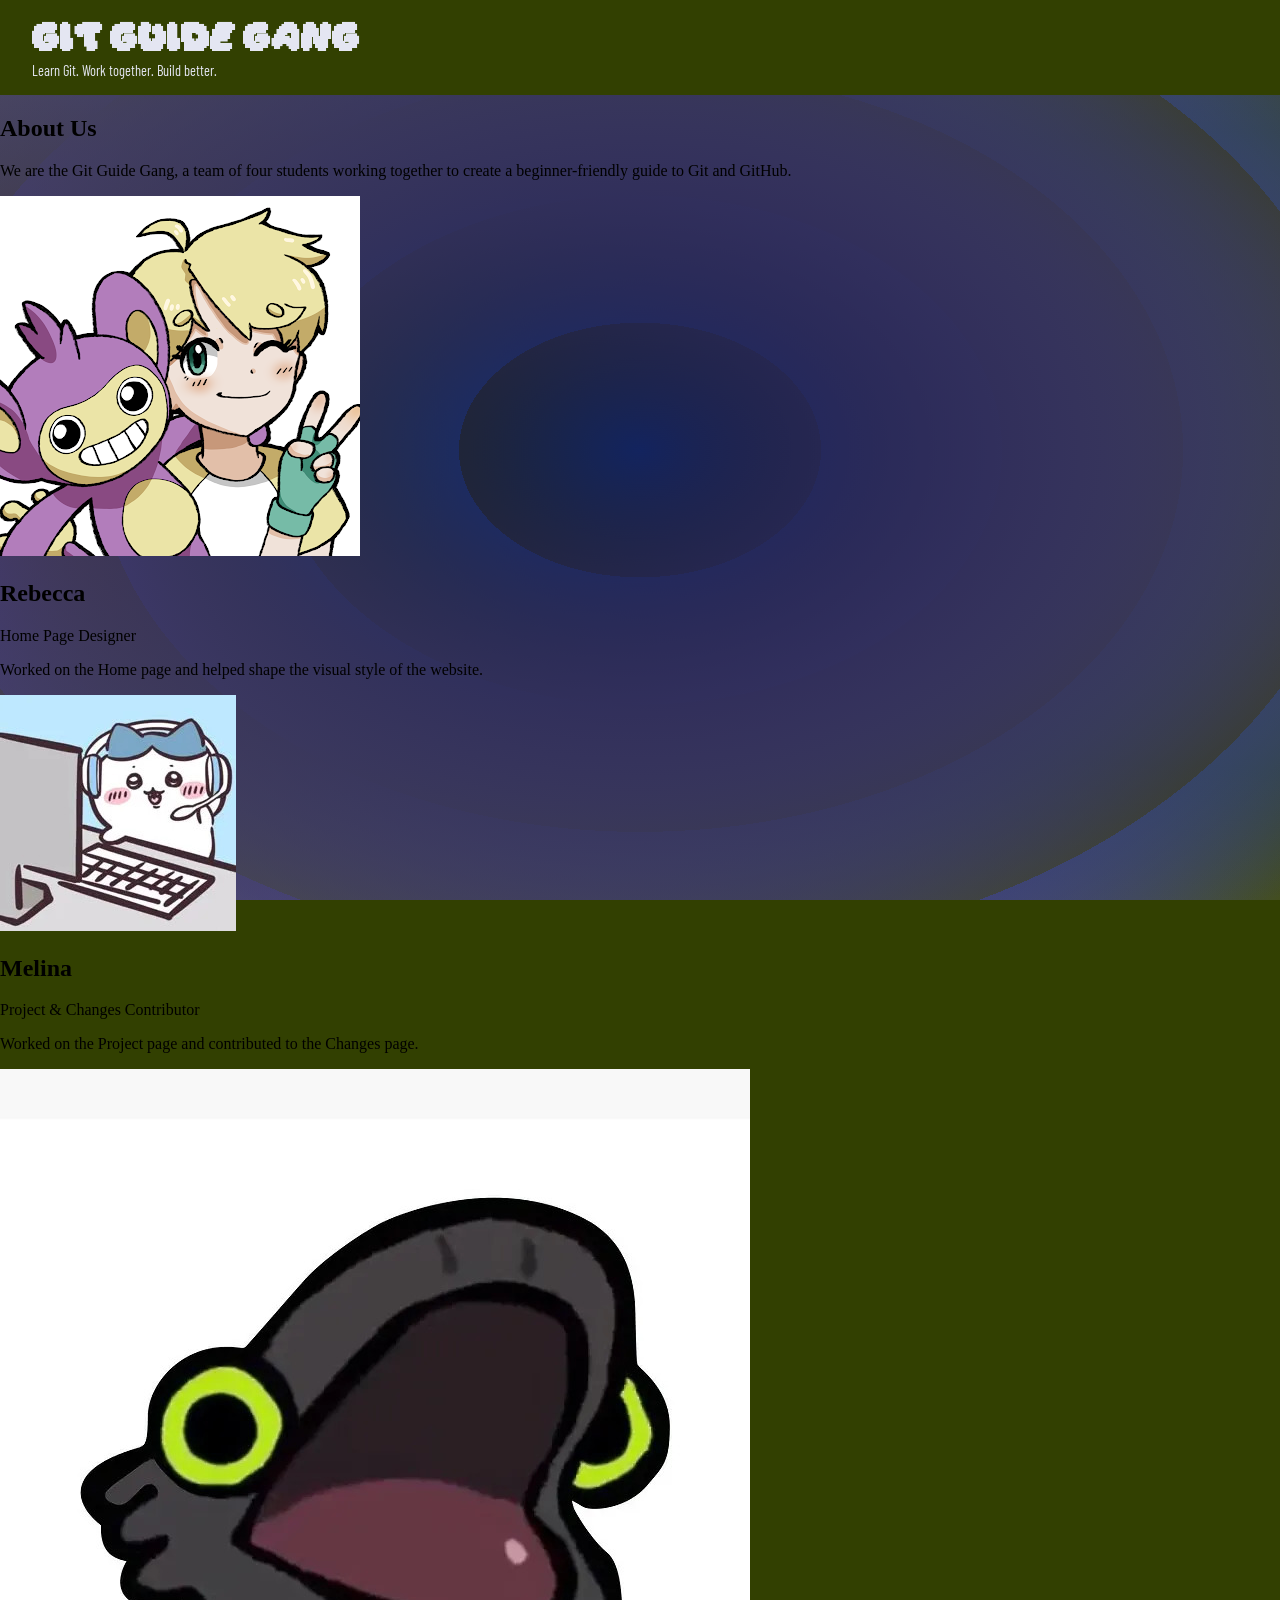
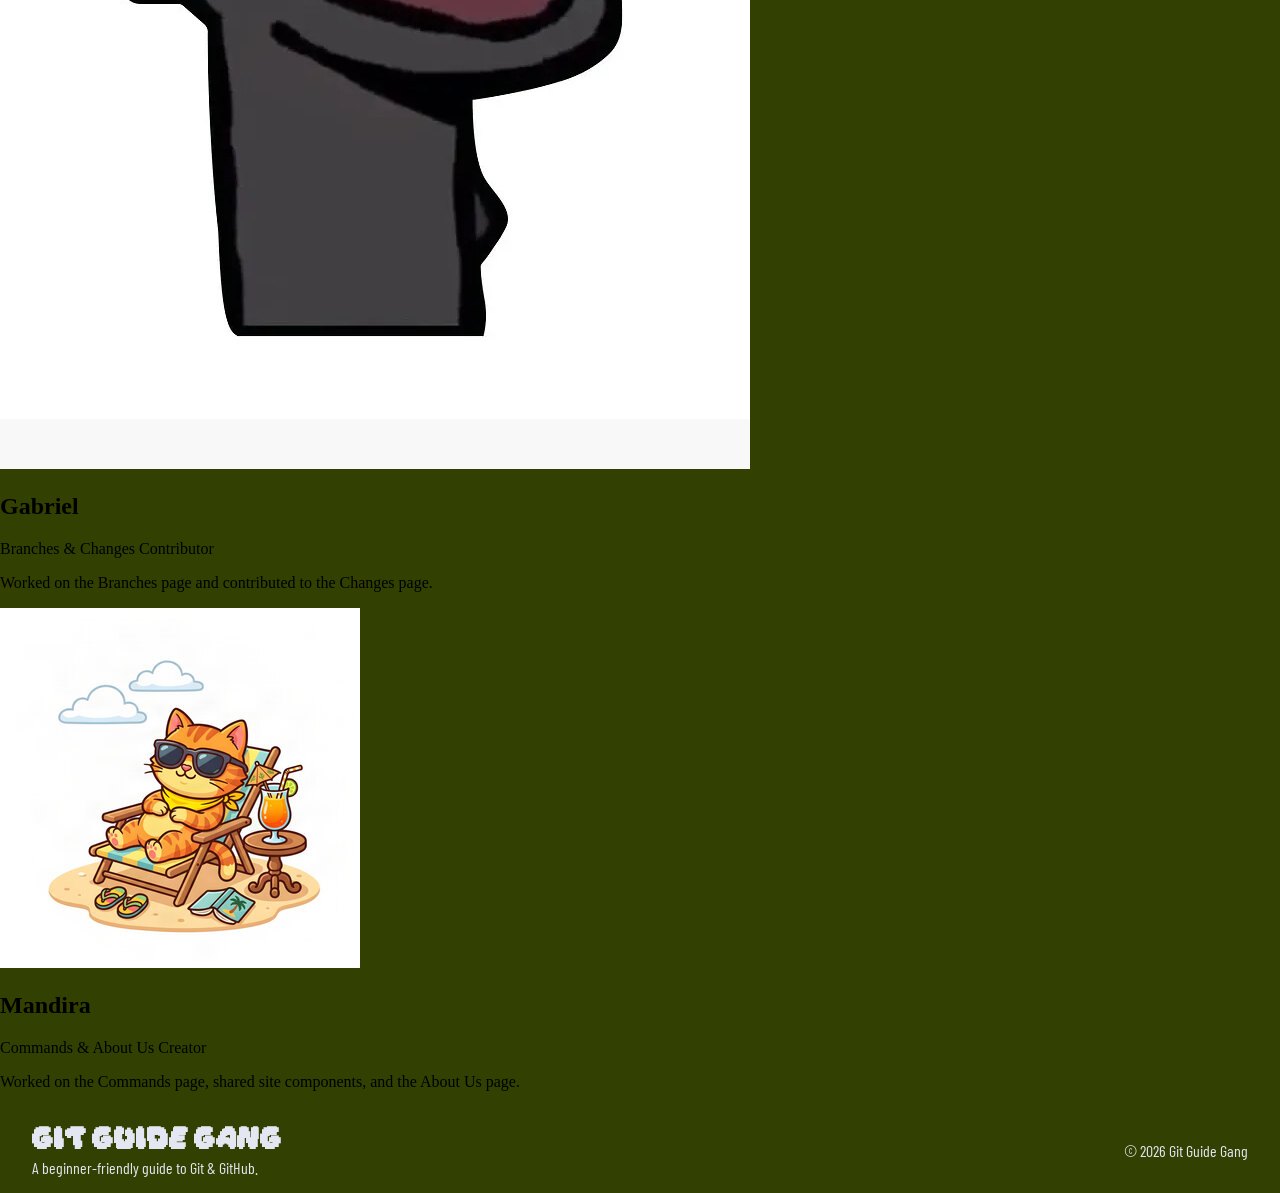
==== html/about.html @ 880243ca "Create About Us page" ====
<!DOCTYPE html>
<html lang="en">
<head>
    <meta charset="UTF-8">
    <meta name="viewport" content="width=device-width, initial-scale=1.0">
    <title>About Us | Git Guide Gang</title>
    <link rel="stylesheet" href="../css/global.css">
    <link rel="stylesheet" href="../css/about.css">
</head>
<body class="background">
    <header class="site-header">
        <div class="header-text">
            <h1 class="header-title">Git Guide Gang</h1>
            <p class="header-tagline">Learn Git. Work together. Build better.</p>
        </div>
    </header>
    <main class="about-page">
        <section class="about-intro">
            <h1>About Us</h1>
            <p>
                We are the Git Guide Gang, a team of four students working
                together to create a beginner-friendly guide to Git and GitHub.
            </p>
        </section>
        <section class="team">
            <div class="team-member">
                <div class="member-image">
                    <img src="../images/reb_profile_picture.png" alt="Rebecca profile picture">
                </div>
                <div class="member-info">
                    <h2>Rebecca</h2>
                    <p class="member-tagline">Home Page Designer</p>
                    <p>
                        Worked on the Home page and helped shape the visual
                        style of the website.
                    </p>
                </div>
            </div>
            <div class="team-member">
                <div class="member-image">
                    <img src="../images/mel_profile_picture.jpg" alt="Melina profile picture">
                </div>
                <div class="member-info">
                    <h2>Melina</h2>
                    <p class="member-tagline">Project &amp; Changes Contributor</p>
                    <p>
                        Worked on the Project page and contributed to the
                        Changes page.
                    </p>
                </div>
            </div>
            <div class="team-member">
                <div class="member-image">
                    <img src="../images/gabs_profile_picture.jpg" alt="Gabriel profile picture">
                </div>
                <div class="member-info">
                    <h2>Gabriel</h2>
                    <p class="member-tagline">Branches &amp; Changes Contributor</p>
                    <p>
                        Worked on the Branches page and contributed to the
                        Changes page.
                    </p>
                </div>
            </div>
            <div class="team-member">
                <div class="member-image">
                    <img src="../images/man_profile_picture.jpg" alt="Mandira profile picture">
                </div>
                <div class="member-info">
                    <h2>Mandira</h2>
                    <p class="member-tagline">Commands &amp; About Us Creator</p>
                    <p>
                        Worked on the Commands page, shared site components,
                        and the About Us page.
                    </p>
                </div>
            </div>
        </section>
    </main>
    <footer class="site-footer">
        <div class="footer-content">
            <div class="footer-brand">
                <h2 class="footer-title">Git Guide Gang</h2>
                <p class="footer-text">A beginner-friendly guide to Git &amp; GitHub.</p>
            </div>
            <p class="footer-copyright">&copy; 2026 Git Guide Gang</p>
        </div>
    </footer>
</body>
</html>
---- css/global.css ----
:root {
  --color-primary: #324001;
  --color-secondary: #6b67b8;
  --color-accent-green: #8ea24d;
  --color-accent-purple: #978fc0;
  --color-accent-cotton: #e4e6f2;
  --color-accent-sage: #bcbfa4;

  --spacing-primary: 16px;
  --spacing-secondary: 32px;
  --border-radius: 12px;

  --font-title: "daydream", Arial, sans-serif;
  --font-content: "BarlowCondensed-Regular", Arial, sans-serif;
  --font-content-bold: "BarlowCondensed-Bold", Arial, sans-serif;
  --font-content-italic: "BarlowCondensed-Italic", Arial, sans-serif;
}

@font-face {
  font-family: "daydream";
  src: url(../fonts/daydream.woff2);
}

@font-face {
  font-family: "BarlowCondensed-Bold";
  src: url(../fonts/BarlowCondensed-Bold.ttf);
}

@font-face {
  font-family: "BarlowCondensed-Italic";
  src: url(../fonts/BarlowCondensed-Italic.ttf);
}

@font-face {
  font-family: "BarlowCondensed-Regular";
  src: url(../fonts/BarlowCondensed-Regular.woff2);
}

body {
  margin: 0;
  min-height: 100vh;
  display: flex;
  flex-direction: column;
}

.background {
  background:
    radial-gradient(ellipse at center, var(--color-secondary), transparent),
    radial-gradient(
      ellipse at left,
      var(--color-accent-purple) 5%,
      transparent
    ),
    radial-gradient(
      ellipse at right,
      var(--color-accent-green) 50%,
      transparent
    ),
    repeating-radial-gradient(
      var(--color-accent-purple),
      var(--color-accent-green) 20%
    );

  background-color: var(--color-primary);
  background-blend-mode: difference;
  background-attachment: fixed;
}

main {
  flex: 1;
}

.site-header {
  display: flex;
  justify-content: space-between;
  align-items: center;

  padding: var(--spacing-primary) var(--spacing-secondary);

  background-color: var(--color-primary);
  color: var(--color-accent-cotton);
}

.header-text {
  display: flex;
  flex-direction: column;
}

.header-title {
  margin: 0;

  font-family: var(--font-title);
  font-size: 1.6rem;
}

.header-tagline {
  margin: 4px 0 0;

  font-family: var(--font-content);
  font-size: 0.9rem;
}

.site-footer {
  padding: var(--spacing-primary) var(--spacing-secondary);

  background-color: var(--color-primary);
  color: var(--color-accent-cotton);
}

.footer-content {
  display: flex;
  justify-content: space-between;
  align-items: center;

  gap: var(--spacing-primary);
}

.footer-title {
  margin: 0;

  font-family: var(--font-title);
  font-size: 1.2rem;
}

.footer-text {
  margin: 4px 0 0;

  font-family: var(--font-content);
}

.footer-copyright {
  margin: 0;

  font-family: var(--font-content);
}

@media (max-width: 768px) {
  .site-header {
    flex-direction: column;
    align-items: flex-start;

    gap: var(--spacing-primary);
    padding: var(--spacing-primary);
  }

  .footer-content {
    flex-direction: column;
    align-items: flex-start;
  }

  .site-footer {
    padding: var(--spacing-primary);
  }
}
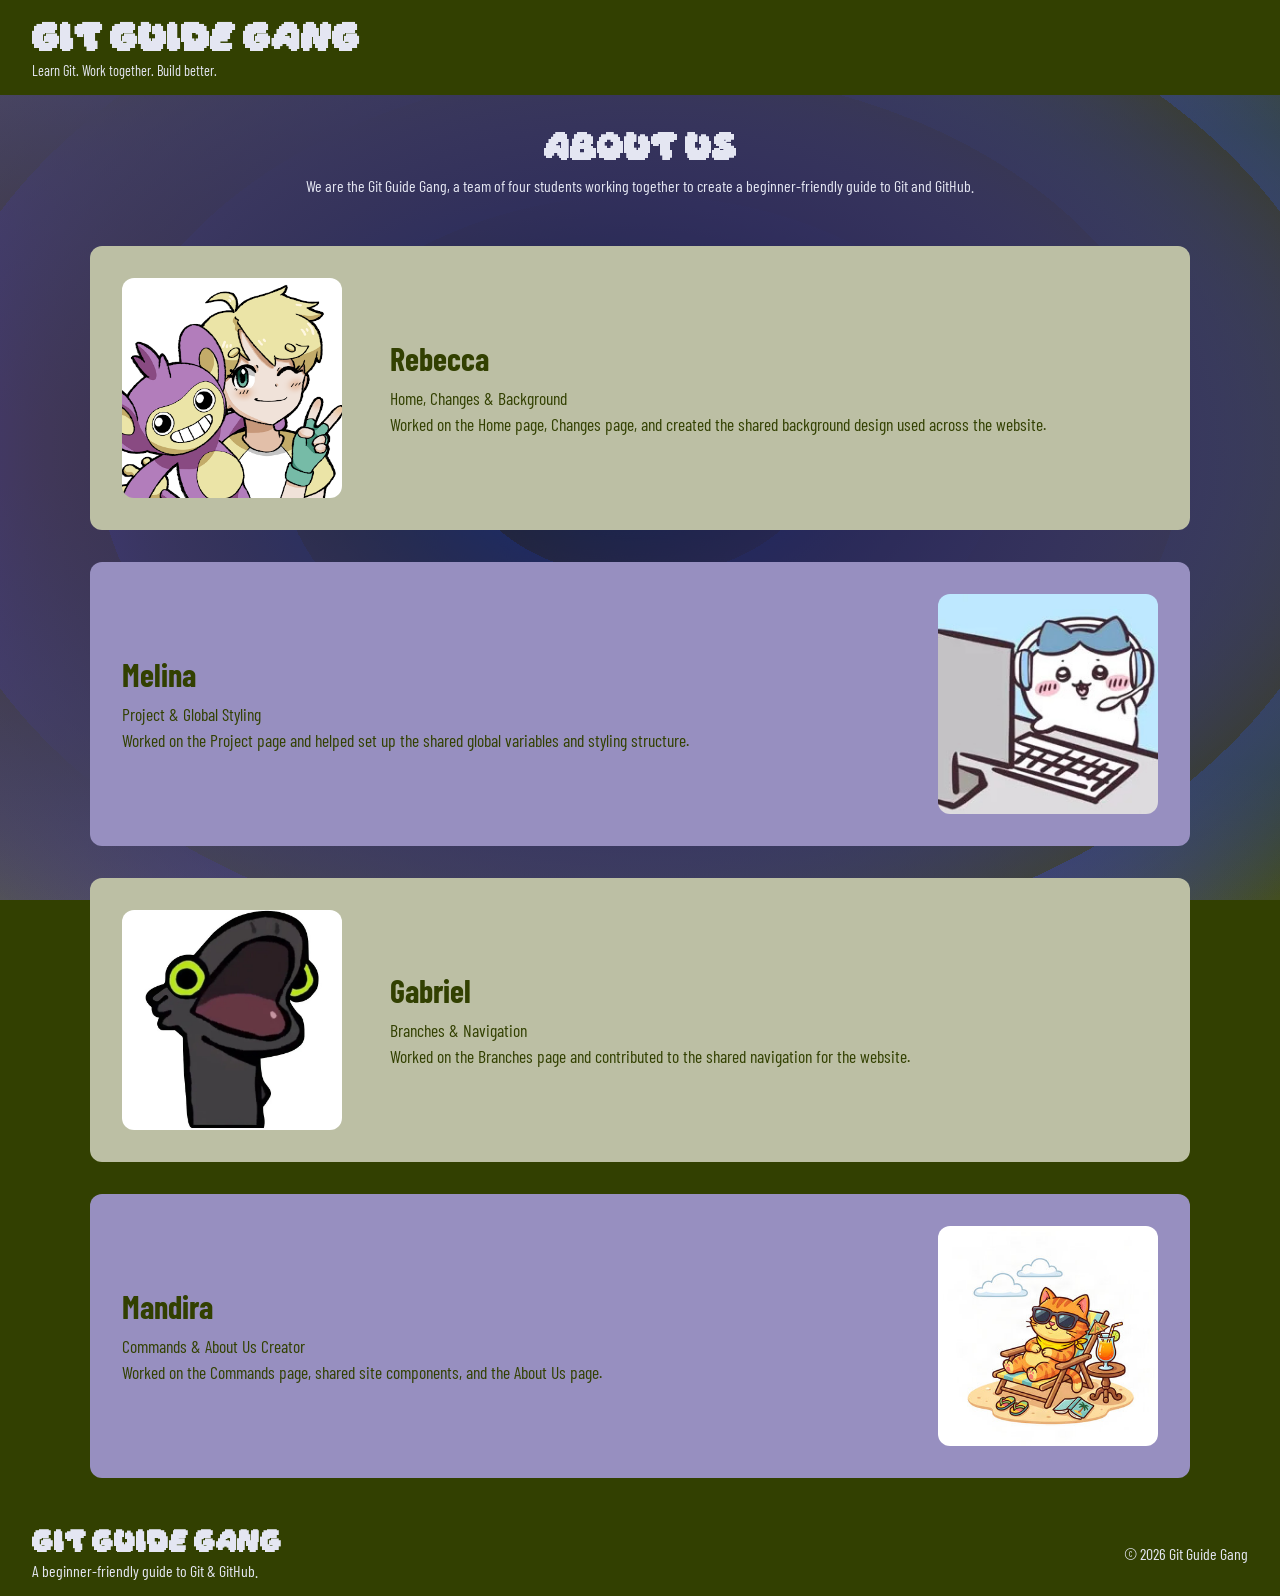
==== commit 43179453: "Update About Us contribution details" ====
--- a/html/about.html
+++ b/html/about.html
@@ -29,10 +29,12 @@
                 </div>
                 <div class="member-info">
                     <h2>Rebecca</h2>
-                    <p class="member-tagline">Home Page Designer</p>
+                    <p class="member-tagline">
+                        Home, Changes & Background
+                    </p>
                     <p>
-                        Worked on the Home page and helped shape the visual
-                        style of the website.
+                        Worked on the Home page, Changes page, and created the shared 
+                        background design used across the website.
                     </p>
                 </div>
             </div>
@@ -40,14 +42,15 @@
                 <div class="member-image">
                     <img src="../images/mel_profile_picture.jpg" alt="Melina profile picture">
                 </div>
-                <div class="member-info">
-                    <h2>Melina</h2>
-                    <p class="member-tagline">Project &amp; Changes Contributor</p>
-                    <p>
-                        Worked on the Project page and contributed to the
-                        Changes page.
-                    </p>
-                </div>
+                    <div class="member-info">
+                        <h2>Melina</h2>
+                        <p class="member-tagline">
+                            Project & Global Styling
+                        </p>
+                        <p>
+                            Worked on the Project page and helped set up the shared global variables and styling structure.
+                        </p>
+                    </div>
             </div>
             <div class="team-member">
                 <div class="member-image">
@@ -55,11 +58,8 @@
                 </div>
                 <div class="member-info">
                     <h2>Gabriel</h2>
-                    <p class="member-tagline">Branches &amp; Changes Contributor</p>
-                    <p>
-                        Worked on the Branches page and contributed to the
-                        Changes page.
-                    </p>
+                    <p class="member-tagline">Branches & Navigation</p>
+                    <p>Worked on the Branches page and contributed to the shared navigation for the website.</p>
                 </div>
             </div>
             <div class="team-member">
--- a/css/about.css
+++ b/css/about.css
@@ -0,0 +1,120 @@
+.about-page {
+    padding: var(--spacing-secondary);
+    background-color: transparent;
+}
+
+.about-intro {
+    text-align: center;
+    margin-bottom: 48px;
+}
+
+.about-intro h1 {
+    margin: 0 0 8px;
+    font-family: var(--font-title);
+    color: var(--color-accent-cotton);
+}
+
+.about-intro p {
+    margin: 0 auto;
+    max-width: 700px;
+    font-family: var(--font-content);
+    color: var(--color-accent-cotton);
+    line-height: 1.5;
+}
+
+.team {
+    max-width: 1100px;
+    margin: 0 auto;
+    display: flex;
+    flex-direction: column;
+    gap: var(--spacing-secondary);
+}
+
+.team-member {
+    display: flex;
+    align-items: center;
+    gap: 48px;
+    padding: 32px;
+    background-color: var(--color-accent-sage);
+    border-radius: var(--border-radius);
+}
+
+.team-member:nth-child(even) {
+    flex-direction: row-reverse;
+    background-color: var(--color-accent-purple);
+}
+
+.member-image img {
+    width: 220px;
+    height: 220px;
+    object-fit: cover;
+    border-radius: var(--border-radius);
+    display: block;
+}
+
+.member-info {
+    flex: 1;
+}
+
+.member-info h2 {
+    margin: 0 0 8px;
+    font-family: var(--font-content-bold);
+    color: var(--color-primary);
+    font-size: 2rem;
+}
+
+.member-tagline {
+    margin: 0 0 12px;
+    font-family: var(--font-content-italic);
+    color: var(--color-secondary);
+    font-size: 1.2rem;
+}
+
+.member-info p {
+    margin: 0;
+    font-family: var(--font-content);
+    color: var(--color-primary);
+    font-size: 1.1rem;
+    line-height: 1.5;
+}
+
+@media (max-width: 768px) {
+
+    .about-page {
+        padding: var(--spacing-primary);
+    }
+
+    .about-intro {
+        margin-bottom: var(--spacing-secondary);
+    }
+
+    .team {
+        gap: var(--spacing-primary);
+    }
+
+    .team-member,
+    .team-member:nth-child(even) {
+        flex-direction: column;
+        text-align: center;
+
+        gap: var(--spacing-primary);
+        padding: var(--spacing-primary);
+    }
+
+    .member-image img {
+        width: 160px;
+        height: 160px;
+    }
+
+    .member-info h2 {
+        font-size: 1.6rem;
+    }
+
+    .member-tagline {
+        font-size: 1.1rem;
+    }
+
+    .member-info p {
+        font-size: 1rem;
+    }
+}
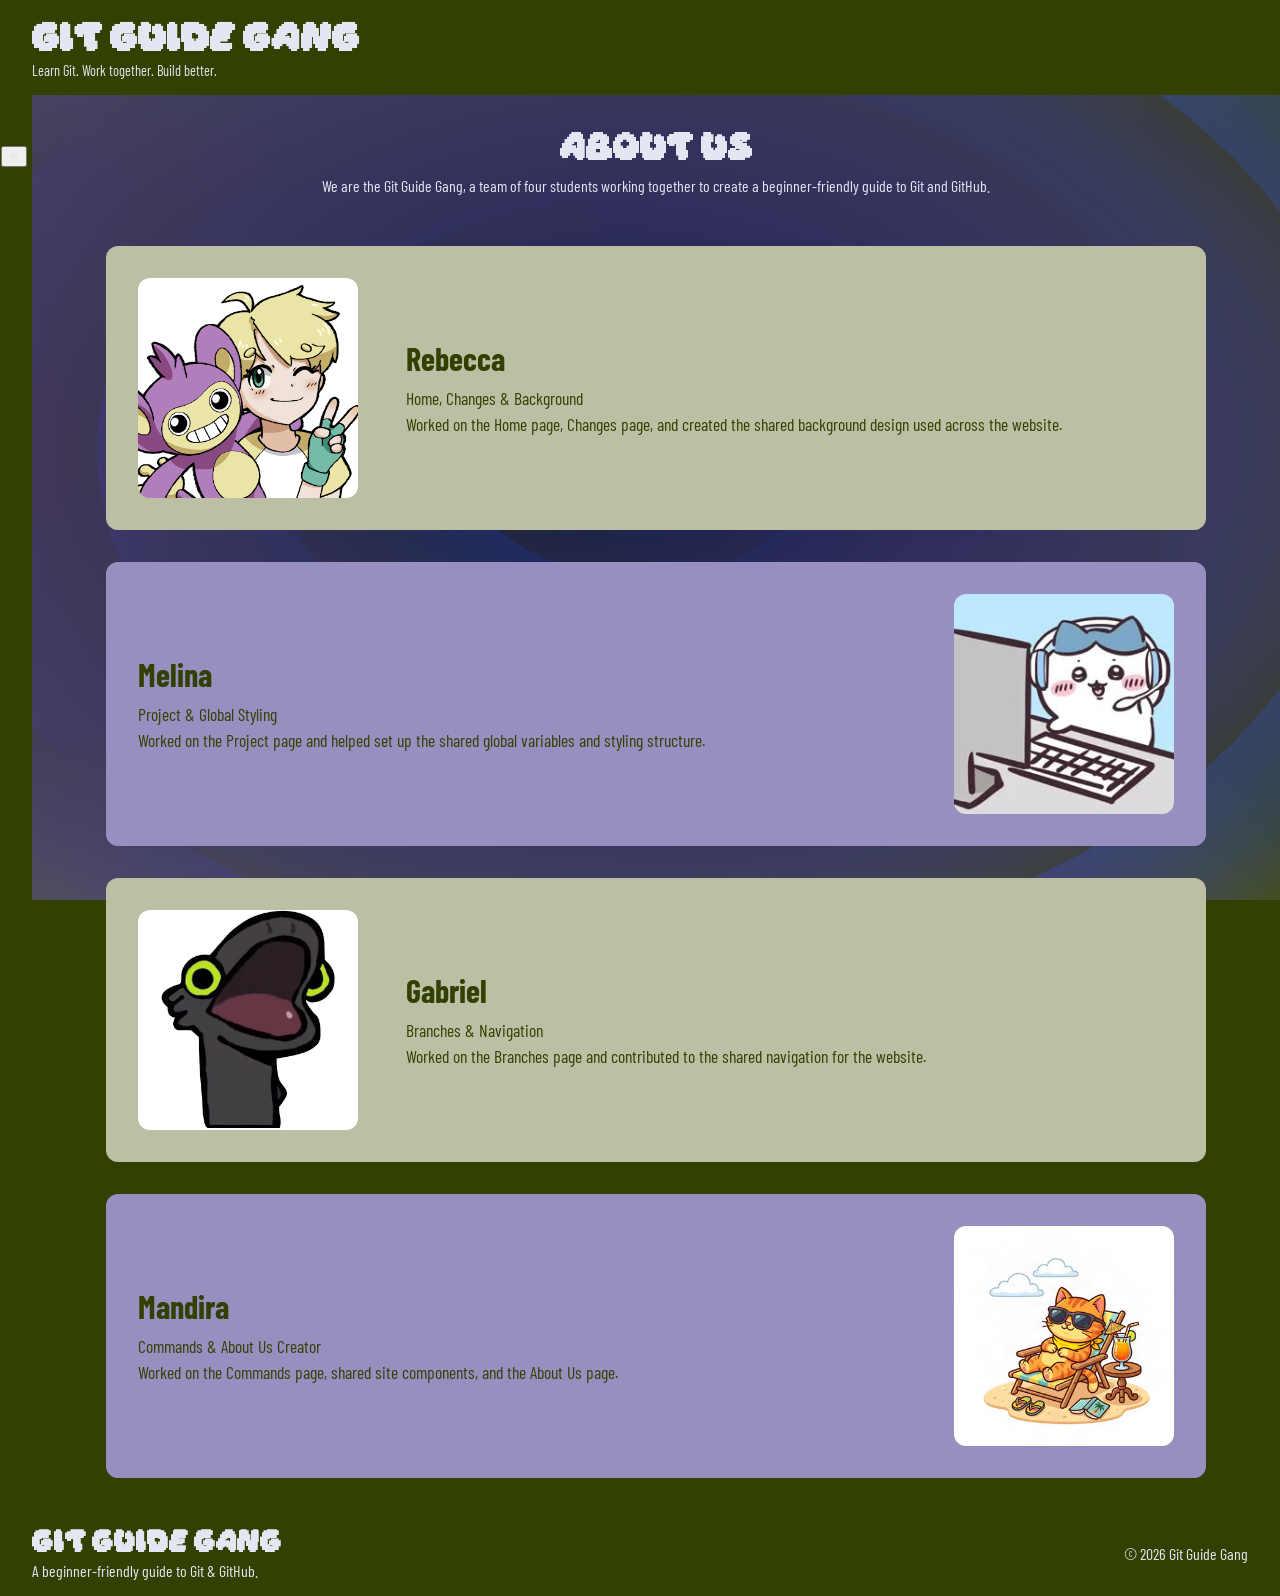
==== commit db43fc7f: "added margin-left on media" ====
--- a/html/about.html
+++ b/html/about.html
@@ -6,6 +6,7 @@
     <title>About Us | Git Guide Gang</title>
     <link rel="stylesheet" href="../css/global.css">
     <link rel="stylesheet" href="../css/about.css">
+    <script type="text/javascript" src="../scripts/app.js" defer></script>
 </head>
 <body class="background">
     <header class="site-header">
@@ -14,6 +15,48 @@
             <p class="header-tagline">Learn Git. Work together. Build better.</p>
         </div>
     </header>
+    <div class="nav-container">
+    <nav class="nav" id="sidebar">
+        <ul>
+            <li class="list-logo">
+                <span>GitGuideGang</span>
+                <button onclick=togglesidebar() id="toggle-btn">
+                    <svg xmlns="http://www.w3.org/2000/svg" height="24px" viewBox="0 -960 960 960" width="24px" fill="#e3e3e3"><path d="M120-240v-80h720v80H120Zm0-200v-80h720v80H120Zm0-200v-80h720v80H120Z"/></svg>
+                </button>
+            </li>
+            <li class="active">
+                <a href="../index.html">
+                    <span>Home</span>
+                </a>
+            </li>
+            <li>
+                <a href="./branching.html">
+                    <span>Branching</span>
+                </a>
+            </li>
+            <li>
+                <a href="./changes.html">
+                    <span>Changes</span>
+                </a>
+            </li>
+            <li>
+                <a href="./commands.html">
+                    <span>Commands</span>
+                </a>
+            </li>
+            <li>
+                <a href="./project.html">
+                    <span>Project</span>
+                </a>
+            </li>
+            <li>
+                <a href="./about.html">
+                    <span>About</span>
+                </a>
+            </li>
+        </ul>
+    </nav>
+    </div>
     <main class="about-page">
         <section class="about-intro">
             <h1>About Us</h1>
--- a/css/global.css
+++ b/css/global.css
@@ -37,10 +37,96 @@
 }
 
 body {
-  margin: 0;
-  min-height: 100vh;
-  display: flex;
-  flex-direction: column;
+    margin: 0;
+    min-height: 100vh;
+    display: grid;
+    grid-template: auto 1fr auto / auto 1fr;
+    transition: grid-template 300ms ease-in-out;
+    grid-template-areas: "header header"
+                   "nav main"
+                   "footer footer"
+}
+
+main {
+    flex: 1;
+    grid-area: main;
+}
+
+svg {
+    color: var(--color-primary);
+}
+
+.nav-container {
+    position: relative;
+}
+
+.nav {
+    box-sizing: border-box;
+    top: 0;
+    left: 0;
+    height: 100%;
+    width: 0vw;
+    padding: 5px 1em;
+    background-color: var(--color-primary);
+    font-family: var(--font-content);
+    grid-area: nav;
+    overflow: hidden;
+    z-index: 1;
+    transition: 300ms ease-in-out;
+}
+
+.nav.show {
+    width: 150px;
+    grid-area: nav;
+}
+
+.list-logo {
+    display: flex;
+    justify-content: flex-end;
+    gap: 20px;
+    width: 1px;
+}
+
+button {
+    margin: 30px;
+}
+
+nav ul {
+    list-style: none;
+    gap: 16px;
+}
+
+svg {
+    height: 10px;
+    width: 10px;
+}
+
+.nav ul li.active a {
+    color: var(--color-accent-cotton);
+
+    svg {
+        fill: var(--color-accent-cotton);
+    }
+}
+
+.nav a {
+    border-radius: 6px;
+    padding: var(--spacing-primary);
+    text-decoration: none;
+    color: var(--color-accent-sage);
+    display: flex;
+    align-items: center;
+    gap: 1em;
+}
+
+.site-header {
+    display: flex;
+    justify-content: space-between;
+    align-items: center;
+    grid-area: header;
+    padding: var(--spacing-primary) var(--spacing-secondary);
+    background-color: var(--color-primary);
+    color: var(--color-accent-cotton);
 }
 
 .background {
@@ -66,17 +152,11 @@
   background-attachment: fixed;
 }
 
-main {
-  flex: 1;
-}
-
 .site-header {
   display: flex;
   justify-content: space-between;
   align-items: center;
-
   padding: var(--spacing-primary) var(--spacing-secondary);
-
   background-color: var(--color-primary);
   color: var(--color-accent-cotton);
 }
@@ -88,49 +168,43 @@
 
 .header-title {
   margin: 0;
-
   font-family: var(--font-title);
   font-size: 1.6rem;
 }
 
 .header-tagline {
   margin: 4px 0 0;
-
   font-family: var(--font-content);
   font-size: 0.9rem;
 }
 
 .site-footer {
-  padding: var(--spacing-primary) var(--spacing-secondary);
-
-  background-color: var(--color-primary);
-  color: var(--color-accent-cotton);
+    padding: var(--spacing-primary) var(--spacing-secondary);
+    grid-area: footer;
+    background-color: var(--color-primary);
+    color: var(--color-accent-cotton);
 }
 
 .footer-content {
   display: flex;
   justify-content: space-between;
   align-items: center;
-
   gap: var(--spacing-primary);
 }
 
 .footer-title {
   margin: 0;
-
   font-family: var(--font-title);
   font-size: 1.2rem;
 }
 
 .footer-text {
   margin: 4px 0 0;
-
   font-family: var(--font-content);
 }
 
 .footer-copyright {
   margin: 0;
-
   font-family: var(--font-content);
 }
 
@@ -138,9 +212,16 @@
   .site-header {
     flex-direction: column;
     align-items: flex-start;
-
     gap: var(--spacing-primary);
     padding: var(--spacing-primary);
+  }
+
+  main {
+    margin-left: var(--spacing-secondary);
+  }
+
+  .nav {
+    position: absolute;
   }
 
   .footer-content {
@@ -152,3 +233,5 @@
     padding: var(--spacing-primary);
   }
 }
+
+
